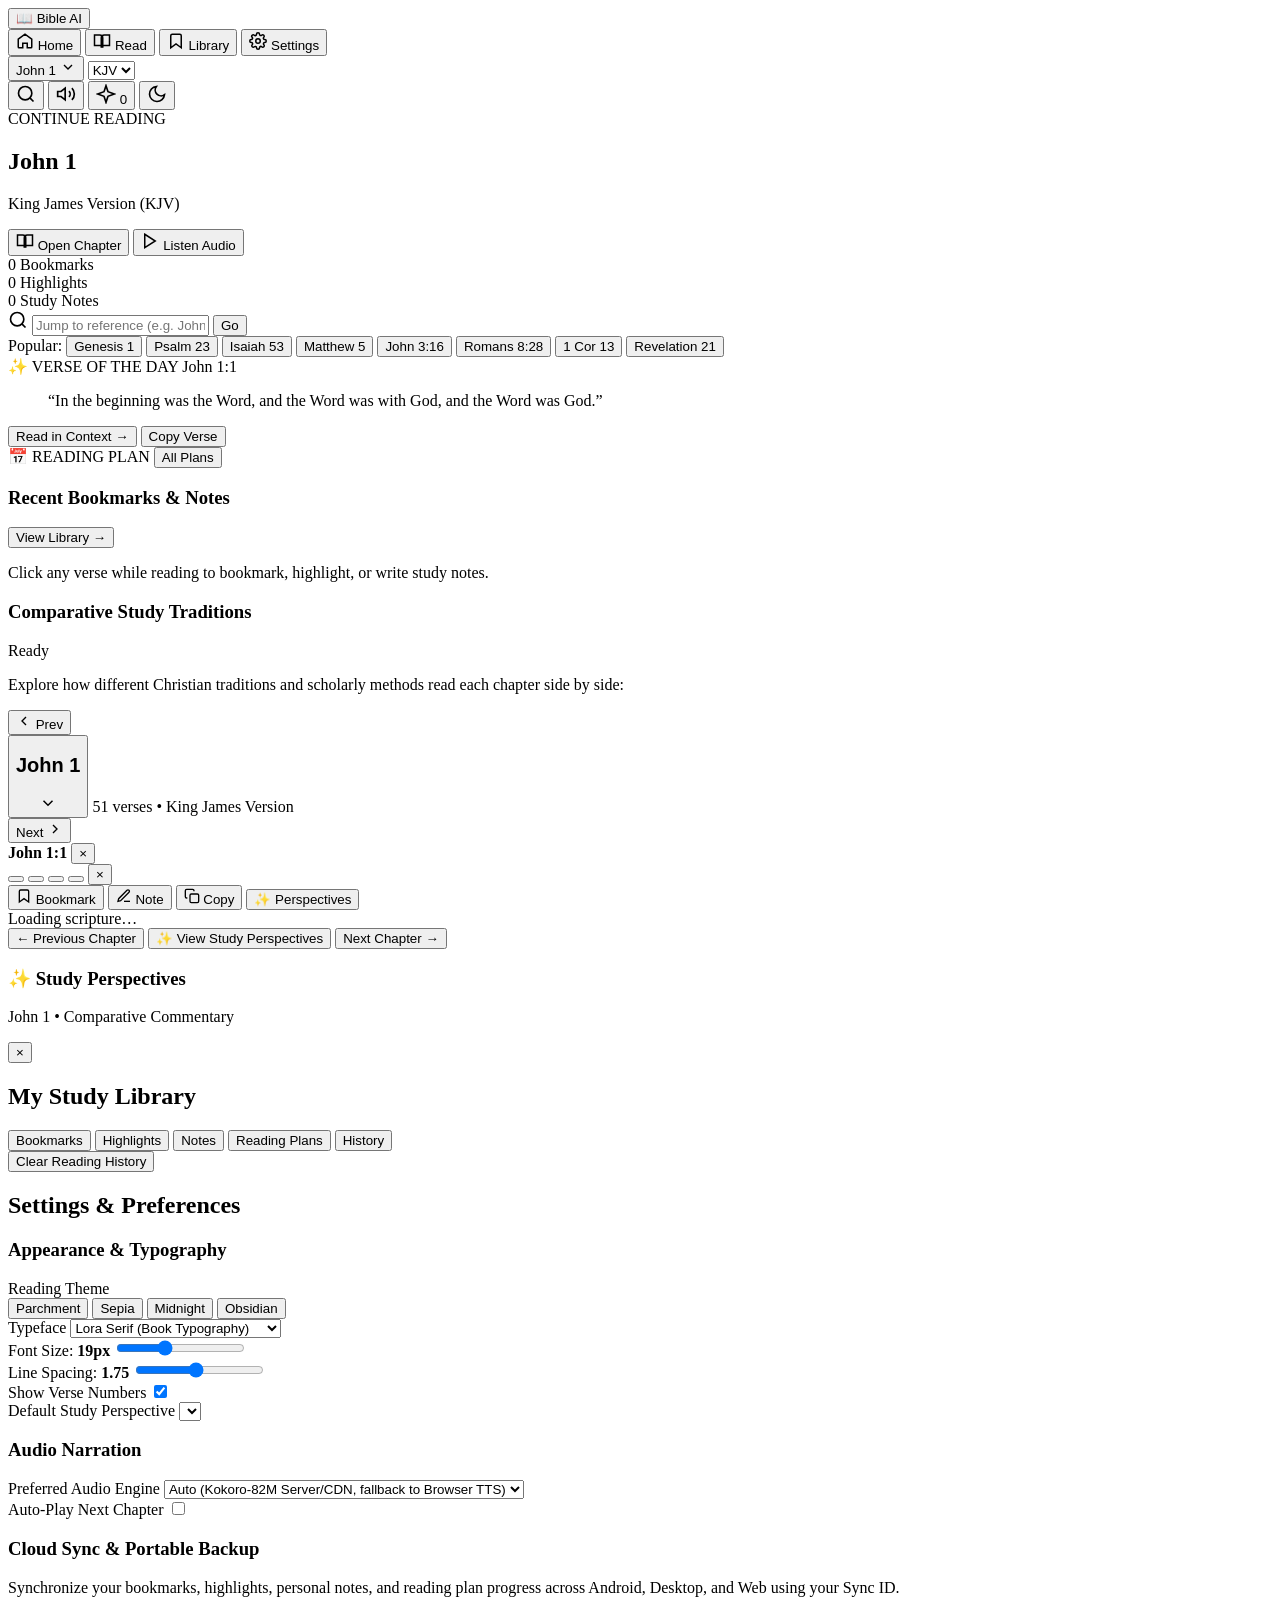
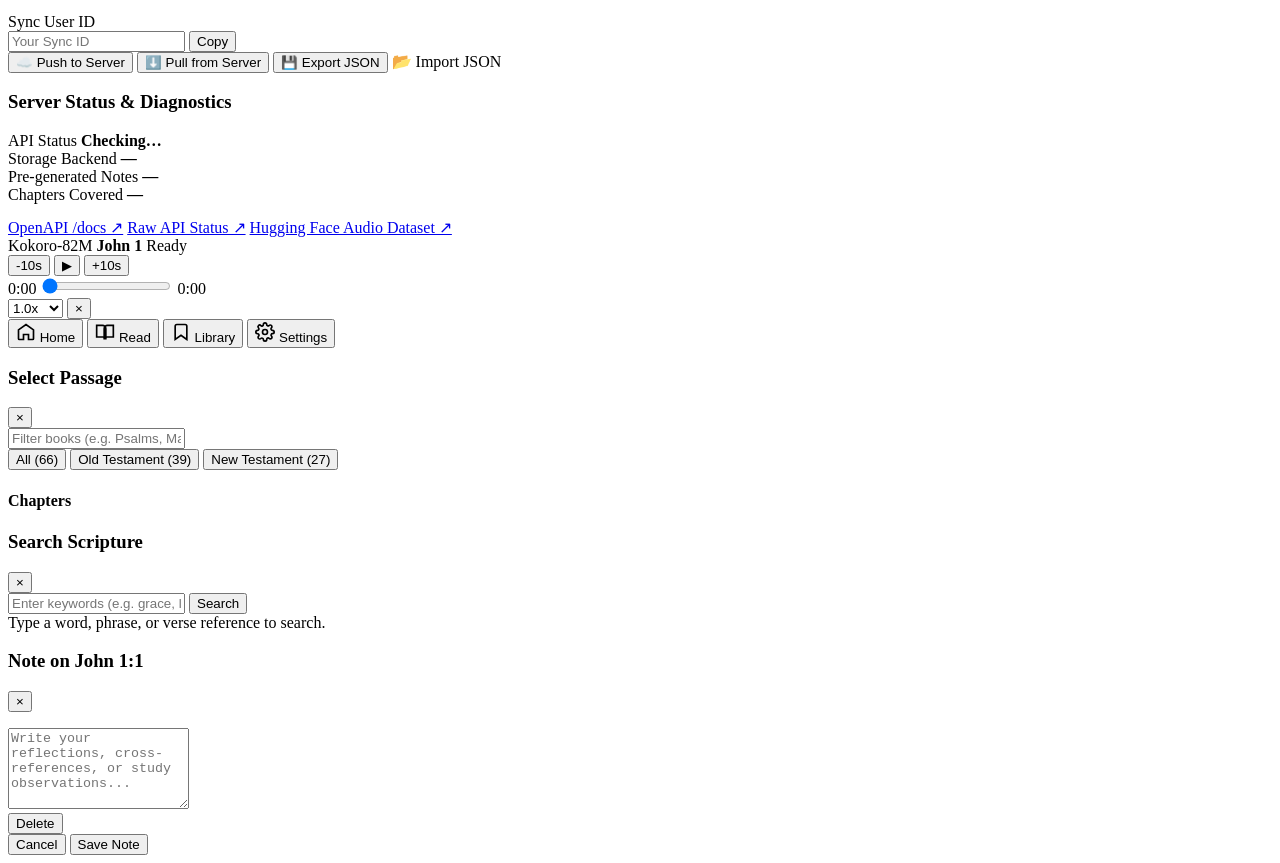
==== backend/static/index.html @ 5abb07a0 "added web app" ====
<!DOCTYPE html>
<html lang="en" data-theme="parchment">
<head>
  <meta charset="UTF-8" />
  <meta name="viewport" content="width=device-width, initial-scale=1.0, viewport-fit=cover" />
  <title>Bible AI — Scripture Reader, AI Study Perspectives &amp; Audio</title>
  <meta name="description" content="Offline-first Bible study web app with comparative theological perspectives, Kokoro-82M chapter audio narration, reading plans, notes, and sync." />
  <meta name="theme-color" content="#8C3B2E" />
  <link rel="manifest" href="/manifest.json" />
  <link rel="icon" type="image/png" href="/favicon.png" />
  <link rel="preconnect" href="https://fonts.googleapis.com" />
  <link rel="preconnect" href="https://fonts.gstatic.com" crossorigin />
  <link href="https://fonts.googleapis.com/css2?family=Lora:ital,wght@0,400;0,500;0,600;0,700;1,400&family=Inter:wght@400;500;600;700&display=swap" rel="stylesheet" />
  <link rel="stylesheet" href="/static/styles.css" />
</head>
<body>
  <div class="app-layout">
    <!-- Top Header -->
    <header class="top-header">
      <div class="header-left">
        <button class="brand-btn" id="brandHomeBtn" title="Bible AI Home">
          <span class="brand-icon">📖</span>
          <span class="brand-title">Bible AI</span>
        </button>

        <!-- Desktop Nav Links -->
        <nav class="desktop-nav" aria-label="Main Navigation">
          <button class="nav-pill active" data-tab="home">
            <svg viewBox="0 0 24 24" width="18" height="18" fill="none" stroke="currentColor" stroke-width="2"><path d="M3 9.5L12 3l9 6.5V20a1 1 0 0 1-1 1h-5v-6h-6v6H4a1 1 0 0 1-1-1V9.5z"/></svg>
            <span>Home</span>
          </button>
          <button class="nav-pill" data-tab="read">
            <svg viewBox="0 0 24 24" width="18" height="18" fill="none" stroke="currentColor" stroke-width="2"><path d="M2 4h7a4 4 0 0 1 4 4v13a3 3 0 0 0-3-3H2V4z"/><path d="M22 4h-7a4 4 0 0 0-4 4v13a3 3 0 0 1 3-3h8V4z"/></svg>
            <span>Read</span>
          </button>
          <button class="nav-pill" data-tab="library">
            <svg viewBox="0 0 24 24" width="18" height="18" fill="none" stroke="currentColor" stroke-width="2"><path d="M19 21l-7-5-7 5V5a2 2 0 0 1 2-2h10a2 2 0 0 1 2 2z"/></svg>
            <span>Library</span>
          </button>
          <button class="nav-pill" data-tab="settings">
            <svg viewBox="0 0 24 24" width="18" height="18" fill="none" stroke="currentColor" stroke-width="2"><circle cx="12" cy="12" r="3"/><path d="M19.4 15a1.65 1.65 0 0 0 .33 1.82l.06.06a2 2 0 1 1-2.83 2.83l-.06-.06a1.65 1.65 0 0 0-1.82-.33 1.65 1.65 0 0 0-1 1.51V21a2 2 0 1 1-4 0v-.09A1.65 1.65 0 0 0 9 19.4a1.65 1.65 0 0 0-1.82.33l-.06.06a2 2 0 1 1-2.83-2.83l.06-.06a1.65 1.65 0 0 0 .33-1.82 1.65 1.65 0 0 0-1.51-1H3a2 2 0 1 1 0-4h.09A1.65 1.65 0 0 0 4.6 9a1.65 1.65 0 0 0-.33-1.82l-.06-.06a2 2 0 1 1 2.83-2.83l.06.06a1.65 1.65 0 0 0 1.82.33H9a1.65 1.65 0 0 0 1-1.51V3a2 2 0 1 1 4 0v.09a1.65 1.65 0 0 0 1 1.51 1.65 1.65 0 0 0 1.82-.33l.06-.06a2 2 0 1 1 2.83 2.83l-.06.06a1.65 1.65 0 0 0-.33 1.82V9c.26.604.852.997 1.51 1H21a2 2 0 1 1 0 4h-.09a1.65 1.65 0 0 0-1.51 1z"/></svg>
            <span>Settings</span>
          </button>
        </nav>
      </div>

      <!-- Center Quick Selector -->
      <div class="header-center">
        <button class="ref-picker-btn" id="openBookPickerBtn" title="Select Book and Chapter">
          <span id="currentRefLabel">John 1</span>
          <svg viewBox="0 0 24 24" width="16" height="16" fill="none" stroke="currentColor" stroke-width="2"><polyline points="6 9 12 15 18 9"/></svg>
        </button>
        <select class="translation-select" id="headerTranslationSelect" aria-label="Bible Translation" title="Select Translation">
          <option value="en-kjv">KJV</option>
        </select>
      </div>

      <!-- Right Actions -->
      <div class="header-right">
        <button class="icon-btn" id="openSearchBtn" title="Search the Bible (Ctrl+K)">
          <svg viewBox="0 0 24 24" width="20" height="20" fill="none" stroke="currentColor" stroke-width="2"><circle cx="11" cy="11" r="8"/><line x1="21" y1="21" x2="16.65" y2="16.65"/></svg>
        </button>
        <button class="icon-btn" id="toggleAudioBarBtn" title="Audio Narration Player">
          <svg viewBox="0 0 24 24" width="20" height="20" fill="none" stroke="currentColor" stroke-width="2"><polygon points="11 5 6 9 2 9 2 15 6 15 11 19 11 5"/><path d="M15.54 8.46a5 5 0 0 1 0 7.07"/><path d="M19.07 4.93a10 10 0 0 1 0 14.14"/></svg>
        </button>
        <button class="icon-btn ai-toggle-btn" id="toggleAiDrawerBtn" title="Toggle AI Study Perspectives">
          <svg viewBox="0 0 24 24" width="20" height="20" fill="none" stroke="currentColor" stroke-width="2"><path d="M12 2l2.4 7.2L22 12l-7.6 2.8L12 22l-2.4-7.2L2 12l7.6-2.8L12 2z"/></svg>
          <span class="ai-badge" id="aiCountBadge">0</span>
        </button>
        <button class="icon-btn" id="quickThemeBtn" title="Cycle Theme (Parchment / Sepia / Midnight / Obsidian)">
          <svg viewBox="0 0 24 24" width="20" height="20" fill="none" stroke="currentColor" stroke-width="2"><path d="M21 12.79A9 9 0 1 1 11.21 3 7 7 0 0 0 21 12.79z"/></svg>
        </button>
      </div>
    </header>

    <!-- Main Content Views -->
    <main class="main-container">
      <!-- TAB 0: HOME DASHBOARD -->
      <section class="tab-view active" id="view-home">
        <div class="dashboard-container">
          <!-- Hero Continue Reading Card -->
          <div class="hero-card">
            <div class="hero-content">
              <span class="eyebrow">CONTINUE READING</span>
              <h1 class="hero-title" id="heroCurrentRef">John 1</h1>
              <p class="hero-subtitle" id="heroTranslationName">King James Version (KJV)</p>
              <div class="hero-actions">
                <button class="btn-primary" id="heroReadBtn">
                  <svg viewBox="0 0 24 24" width="18" height="18" fill="none" stroke="currentColor" stroke-width="2"><path d="M2 4h7a4 4 0 0 1 4 4v13a3 3 0 0 0-3-3H2V4z"/><path d="M22 4h-7a4 4 0 0 0-4 4v13a3 3 0 0 1 3-3h8V4z"/></svg>
                  <span>Open Chapter</span>
                </button>
                <button class="btn-secondary" id="heroListenBtn">
                  <svg viewBox="0 0 24 24" width="18" height="18" fill="none" stroke="currentColor" stroke-width="2"><polygon points="5 3 19 12 5 21 5 3"/></svg>
                  <span>Listen Audio</span>
                </button>
              </div>
            </div>
            <div class="hero-stats">
              <div class="stat-pill">
                <span class="stat-val" id="statBookmarks">0</span>
                <span class="stat-lbl">Bookmarks</span>
              </div>
              <div class="stat-pill">
                <span class="stat-val" id="statHighlights">0</span>
                <span class="stat-lbl">Highlights</span>
              </div>
              <div class="stat-pill">
                <span class="stat-val" id="statNotes">0</span>
                <span class="stat-lbl">Study Notes</span>
              </div>
            </div>
          </div>

          <!-- Quick Jump & Search Bar -->
          <div class="quick-jump-card card">
            <form id="quickJumpForm" class="quick-jump-form">
              <svg viewBox="0 0 24 24" width="20" height="20" fill="none" stroke="currentColor" stroke-width="2"><circle cx="11" cy="11" r="8"/><line x1="21" y1="21" x2="16.65" y2="16.65"/></svg>
              <input type="text" id="quickJumpInput" placeholder="Jump to reference (e.g. John 3:16, Ps 23, Rom 8) or search words..." autocomplete="off" />
              <button type="submit" class="btn-accent">Go</button>
            </form>
            <div class="quick-chips">
              <span class="chip-label">Popular:</span>
              <button type="button" class="chip" data-jump="gen:1:1">Genesis 1</button>
              <button type="button" class="chip" data-jump="psa:23:1">Psalm 23</button>
              <button type="button" class="chip" data-jump="isa:53:1">Isaiah 53</button>
              <button type="button" class="chip" data-jump="mat:5:1">Matthew 5</button>
              <button type="button" class="chip" data-jump="jhn:3:16">John 3:16</button>
              <button type="button" class="chip" data-jump="rom:8:28">Romans 8:28</button>
              <button type="button" class="chip" data-jump="1co:13:4">1 Cor 13</button>
              <button type="button" class="chip" data-jump="rev:21:1">Revelation 21</button>
            </div>
          </div>

          <div class="dashboard-grid">
            <!-- Verse of the Day Card -->
            <div class="card votd-card">
              <div class="card-header">
                <span class="card-tag">✨ VERSE OF THE DAY</span>
                <span class="votd-ref" id="votdRef">John 1:1</span>
              </div>
              <blockquote class="votd-text" id="votdText">
                “In the beginning was the Word, and the Word was with God, and the Word was God.”
              </blockquote>
              <div class="card-footer">
                <button class="btn-text" id="votdReadContextBtn">Read in Context →</button>
                <button class="btn-text" id="votdCopyBtn">Copy Verse</button>
              </div>
            </div>

            <!-- Active Reading Plan Card -->
            <div class="card plan-summary-card">
              <div class="card-header">
                <span class="card-tag">📅 READING PLAN</span>
                <button class="btn-text" id="homeManagePlansBtn">All Plans</button>
              </div>
              <div id="homePlanContainer">
                <!-- Populated dynamically by app.js -->
              </div>
            </div>
          </div>

          <!-- Recent Study Activity & Perspectives Info -->
          <div class="dashboard-grid">
            <div class="card">
              <div class="card-header">
                <h3 class="card-title">Recent Bookmarks &amp; Notes</h3>
                <button class="btn-text" data-goto-tab="library">View Library →</button>
              </div>
              <div id="homeRecentSaved" class="recent-list">
                <p class="muted-text">Click any verse while reading to bookmark, highlight, or write study notes.</p>
              </div>
            </div>

            <div class="card">
              <div class="card-header">
                <h3 class="card-title">Comparative Study Traditions</h3>
                <span class="badge-pill" id="homeCoverageBadge">Ready</span>
              </div>
              <p class="card-desc">Explore how different Christian traditions and scholarly methods read each chapter side by side:</p>
              <div class="perspective-preview-grid" id="homePerspectivePills">
                <!-- Populated dynamically -->
              </div>
            </div>
          </div>
        </div>
      </section>

      <!-- TAB 1: SCRIPTURE READER + AI STUDY PANEL -->
      <section class="tab-view" id="view-read">
        <div class="reader-split-layout" id="readerSplitLayout">
          <!-- Left / Main Scripture Column -->
          <div class="scripture-column">
            <div class="chapter-nav-bar">
              <button class="btn-outline nav-chap-btn" id="prevChapterBtn" title="Previous Chapter">
                <svg viewBox="0 0 24 24" width="16" height="16" fill="none" stroke="currentColor" stroke-width="2"><polyline points="15 18 9 12 15 6"/></svg>
                <span id="prevChapterLabel">Prev</span>
              </button>

              <div class="chapter-heading-group">
                <button class="chapter-title-btn" id="readerTitlePickerBtn">
                  <h2 id="readerBookChapterTitle">John 1</h2>
                  <svg viewBox="0 0 24 24" width="18" height="18" fill="none" stroke="currentColor" stroke-width="2"><polyline points="6 9 12 15 18 9"/></svg>
                </button>
                <span class="chapter-meta-sub" id="readerChapterMeta">51 verses • King James Version</span>
              </div>

              <button class="btn-outline nav-chap-btn" id="nextChapterBtn" title="Next Chapter">
                <span id="nextChapterLabel">Next</span>
                <svg viewBox="0 0 24 24" width="16" height="16" fill="none" stroke="currentColor" stroke-width="2"><polyline points="9 18 15 12 9 6"/></svg>
              </button>
            </div>

            <!-- Selected Verse Action Bar (sticky when a verse is clicked) -->
            <div class="verse-action-toolbar hidden" id="verseActionToolbar">
              <div class="vat-left">
                <strong id="selectedVerseLabel">John 1:1</strong>
                <button class="vat-close" id="closeVerseToolbarBtn" title="Deselect verse">&times;</button>
              </div>
              <div class="vat-actions">
                <div class="highlight-swatches" title="Highlight Verse">
                  <button class="swatch swatch-gold" data-hl="gold" title="Gold Highlight"></button>
                  <button class="swatch swatch-green" data-hl="green" title="Green Highlight"></button>
                  <button class="swatch swatch-blue" data-hl="blue" title="Blue Highlight"></button>
                  <button class="swatch swatch-pink" data-hl="pink" title="Pink Highlight"></button>
                  <button class="swatch swatch-clear" data-hl="none" title="Clear Highlight">&times;</button>
                </div>
                <button class="vat-btn" id="vatBookmarkBtn" title="Bookmark Verse">
                  <svg viewBox="0 0 24 24" width="16" height="16" fill="none" stroke="currentColor" stroke-width="2"><path d="M19 21l-7-5-7 5V5a2 2 0 0 1 2-2h10a2 2 0 0 1 2 2z"/></svg>
                  <span id="vatBookmarkText">Bookmark</span>
                </button>
                <button class="vat-btn" id="vatNoteBtn" title="Add or Edit Note">
                  <svg viewBox="0 0 24 24" width="16" height="16" fill="none" stroke="currentColor" stroke-width="2"><path d="M12 20h9"/><path d="M16.5 3.5a2.121 2.121 0 0 1 3 3L7 19l-4 1 1-4L16.5 3.5z"/></svg>
                  <span>Note</span>
                </button>
                <button class="vat-btn" id="vatCopyBtn" title="Copy Verse">
                  <svg viewBox="0 0 24 24" width="16" height="16" fill="none" stroke="currentColor" stroke-width="2"><rect x="9" y="9" width="13" height="13" rx="2" ry="2"/><path d="M5 15H4a2 2 0 0 1-2-2V4a2 2 0 0 1 2-2h9a2 2 0 0 1 2 2v1"/></svg>
                  <span>Copy</span>
                </button>
                <button class="vat-btn vat-btn-ai" id="vatStudyAiBtn" title="Open AI Perspectives for this passage">
                  <span>✨ Perspectives</span>
                </button>
              </div>
            </div>

            <!-- Verses Container -->
            <article class="verses-paper" id="versesContainer" aria-live="polite">
              <div class="loading-spinner">Loading scripture…</div>
            </article>

            <!-- Bottom Chapter Navigation -->
            <div class="chapter-bottom-nav">
              <button class="btn-outline" id="bottomPrevChapterBtn">← Previous Chapter</button>
              <button class="btn-primary" id="bottomOpenAiBtn">✨ View Study Perspectives</button>
              <button class="btn-outline" id="bottomNextChapterBtn">Next Chapter →</button>
            </div>
          </div>

          <!-- Right / Collapsible AI Study Perspectives Panel -->
          <aside class="ai-perspectives-panel" id="aiPerspectivesPanel" aria-label="AI Study Perspectives">
            <div class="ai-panel-header">
              <div>
                <h3 class="ai-panel-title">✨ Study Perspectives</h3>
                <p class="ai-panel-sub" id="aiPanelScopeLabel">John 1 • Comparative Commentary</p>
              </div>
              <button class="icon-btn" id="closeAiPanelBtn" title="Close Study Panel">&times;</button>
            </div>

            <!-- Tradition Selector Tabs -->
            <div class="perspective-tabs" id="perspectiveTabsBar">
              <!-- Populated dynamically -->
            </div>

            <!-- Active Perspective Description Banner -->
            <div class="perspective-desc-banner" id="perspectiveDescBanner">
              <!-- Populated dynamically -->
            </div>

            <!-- Study Content Body -->
            <div class="ai-notes-list" id="aiNotesList">
              <!-- Populated dynamically -->
            </div>
          </aside>
        </div>
      </section>

      <!-- TAB 2: LIBRARY (Bookmarks, Highlights, Notes, Plans, History) -->
      <section class="tab-view" id="view-library">
        <div class="library-container">
          <div class="library-header">
            <h2>My Study Library</h2>
            <div class="library-subtabs">
              <button class="subtab-btn active" data-libtab="bookmarks">Bookmarks</button>
              <button class="subtab-btn" data-libtab="highlights">Highlights</button>
              <button class="subtab-btn" data-libtab="notes">Notes</button>
              <button class="subtab-btn" data-libtab="plans">Reading Plans</button>
              <button class="subtab-btn" data-libtab="history">History</button>
            </div>
          </div>

          <div class="library-panel active" id="lib-bookmarks">
            <div id="bookmarksListContainer" class="saved-items-grid"></div>
          </div>

          <div class="library-panel" id="lib-highlights">
            <div id="highlightsListContainer" class="saved-items-grid"></div>
          </div>

          <div class="library-panel" id="lib-notes">
            <div id="notesListContainer" class="saved-items-grid"></div>
          </div>

          <div class="library-panel" id="lib-plans">
            <div id="plansListContainer" class="plans-container"></div>
          </div>

          <div class="library-panel" id="lib-history">
            <div class="library-actions-row">
              <button class="btn-outline btn-sm" id="clearHistoryBtn">Clear Reading History</button>
            </div>
            <div id="historyListContainer" class="saved-items-grid"></div>
          </div>
        </div>
      </section>

      <!-- TAB 3: SETTINGS & SYNC -->
      <section class="tab-view" id="view-settings">
        <div class="settings-container">
          <h2>Settings &amp; Preferences</h2>

          <!-- Appearance Card -->
          <div class="card settings-card">
            <h3>Appearance &amp; Typography</h3>
            <div class="setting-row">
              <label>Reading Theme</label>
              <div class="theme-selector-grid">
                <button class="theme-option-btn active" data-set-theme="parchment">
                  <span class="theme-dot dot-parchment"></span> Parchment
                </button>
                <button class="theme-option-btn" data-set-theme="sepia">
                  <span class="theme-dot dot-sepia"></span> Sepia
                </button>
                <button class="theme-option-btn" data-set-theme="midnight">
                  <span class="theme-dot dot-midnight"></span> Midnight
                </button>
                <button class="theme-option-btn" data-set-theme="obsidian">
                  <span class="theme-dot dot-obsidian"></span> Obsidian
                </button>
              </div>
            </div>

            <div class="setting-row">
              <label for="fontFamilySelect">Typeface</label>
              <select id="fontFamilySelect" class="input-select">
                <option value="serif">Lora Serif (Book Typography)</option>
                <option value="sans">Inter Sans-Serif (Clean Modern)</option>
              </select>
            </div>

            <div class="setting-row">
              <label for="fontSizeRange">Font Size: <strong id="fontSizeVal">19px</strong></label>
              <input type="range" id="fontSizeRange" min="14" max="28" step="1" value="19" />
            </div>

            <div class="setting-row">
              <label for="lineHeightRange">Line Spacing: <strong id="lineHeightVal">1.75</strong></label>
              <input type="range" id="lineHeightRange" min="1.35" max="2.2" step="0.05" value="1.75" />
            </div>

            <div class="setting-row">
              <label for="showVerseNumsToggle">Show Verse Numbers</label>
              <input type="checkbox" id="showVerseNumsToggle" checked />
            </div>

            <div class="setting-row">
              <label for="defaultPerspectiveSelect">Default Study Perspective</label>
              <select id="defaultPerspectiveSelect" class="input-select">
                <!-- Populated dynamically -->
              </select>
            </div>
          </div>

          <!-- Audio Narration Settings -->
          <div class="card settings-card">
            <h3>Audio Narration</h3>
            <div class="setting-row">
              <label for="narrationSourceSelect">Preferred Audio Engine</label>
              <select id="narrationSourceSelect" class="input-select">
                <option value="auto">Auto (Kokoro-82M Server/CDN, fallback to Browser TTS)</option>
                <option value="server">Recorded Kokoro-82M MP3 Only</option>
                <option value="device">Browser Text-to-Speech Only</option>
              </select>
            </div>

            <div class="setting-row">
              <label for="audioAutoNextToggle">Auto-Play Next Chapter</label>
              <input type="checkbox" id="audioAutoNextToggle" />
            </div>
          </div>

          <!-- Cloud Sync & Backup -->
          <div class="card settings-card">
            <h3>Cloud Sync &amp; Portable Backup</h3>
            <p class="card-desc">Synchronize your bookmarks, highlights, personal notes, and reading plan progress across Android, Desktop, and Web using your Sync ID.</p>
            <div class="setting-row">
              <label for="syncUserIdInput">Sync User ID</label>
              <div class="inline-input-group">
                <input type="text" id="syncUserIdInput" class="input-text" placeholder="Your Sync ID" />
                <button class="btn-outline btn-sm" id="copySyncIdBtn">Copy</button>
              </div>
            </div>
            <div class="setting-actions-bar">
              <button class="btn-primary" id="pushSyncBtn">☁️ Push to Server</button>
              <button class="btn-secondary" id="pullSyncBtn">⬇️ Pull from Server</button>
              <button class="btn-outline" id="exportJsonBtn">💾 Export JSON</button>
              <label class="btn-outline file-label">
                📂 Import JSON
                <input type="file" id="importJsonInput" accept=".json" hidden />
              </label>
            </div>
            <p class="sync-status-msg" id="syncStatusMsg"></p>
          </div>

          <!-- Server Status & Diagnostics -->
          <div class="card settings-card">
            <h3>Server Status &amp; Diagnostics</h3>
            <div class="status-grid" id="serverStatusGrid">
              <div class="status-item">
                <span class="status-label">API Status</span>
                <strong id="diagStatus">Checking…</strong>
              </div>
              <div class="status-item">
                <span class="status-label">Storage Backend</span>
                <strong id="diagStorage">—</strong>
              </div>
              <div class="status-item">
                <span class="status-label">Pre-generated Notes</span>
                <strong id="diagInterpretations">—</strong>
              </div>
              <div class="status-item">
                <span class="status-label">Chapters Covered</span>
                <strong id="diagChapters">—</strong>
              </div>
            </div>
            <div class="setting-actions-bar" style="margin-top: 14px;">
              <a href="/docs" target="_blank" rel="noopener" class="btn-outline btn-sm">OpenAPI /docs ↗</a>
              <a href="/api/status" target="_blank" rel="noopener" class="btn-outline btn-sm">Raw API Status ↗</a>
              <a href="https://huggingface.co/datasets/Tomopas/bibleai-audio" target="_blank" rel="noopener" class="btn-outline btn-sm">Hugging Face Audio Dataset ↗</a>
            </div>
          </div>
        </div>
      </section>
    </main>

    <!-- Persistent Audio Player Dock -->
    <div class="audio-player-dock hidden" id="audioPlayerDock" role="region" aria-label="Audio Narration Player">
      <div class="audio-dock-inner">
        <div class="audio-info">
          <span class="audio-badge" id="audioSourceBadge">Kokoro-82M</span>
          <strong class="audio-title" id="audioNowPlayingTitle">John 1</strong>
          <span class="audio-status" id="audioStatusText">Ready</span>
        </div>

        <div class="audio-controls">
          <button class="icon-btn" id="audioSkipBackBtn" title="Rewind 10 seconds">-10s</button>
          <button class="btn-play-main" id="audioPlayPauseBtn" title="Play / Pause">
            <span id="audioPlayIcon">▶</span>
          </button>
          <button class="icon-btn" id="audioSkipFwdBtn" title="Forward 10 seconds">+10s</button>
        </div>

        <div class="audio-scrubber">
          <span class="time-lbl" id="audioCurrentTime">0:00</span>
          <input type="range" id="audioSeekRange" min="0" max="100" value="0" step="0.1" aria-label="Seek Audio" />
          <span class="time-lbl" id="audioDurationTime">0:00</span>
        </div>

        <div class="audio-extra">
          <select id="audioSpeedSelect" class="speed-select" title="Playback Speed">
            <option value="0.75">0.75x</option>
            <option value="1" selected>1.0x</option>
            <option value="1.25">1.25x</option>
            <option value="1.5">1.5x</option>
            <option value="2">2.0x</option>
          </select>
          <button class="icon-btn" id="audioCloseDockBtn" title="Stop and Close Player">&times;</button>
        </div>
      </div>
      <audio id="htmlAudioElement" preload="none"></audio>
    </div>

    <!-- Mobile Bottom Navigation -->
    <nav class="mobile-bottom-nav" aria-label="Mobile Navigation">
      <button class="mob-nav-btn active" data-tab="home">
        <svg viewBox="0 0 24 24" width="20" height="20" fill="none" stroke="currentColor" stroke-width="2"><path d="M3 9.5L12 3l9 6.5V20a1 1 0 0 1-1 1h-5v-6h-6v6H4a1 1 0 0 1-1-1V9.5z"/></svg>
        <span>Home</span>
      </button>
      <button class="mob-nav-btn" data-tab="read">
        <svg viewBox="0 0 24 24" width="20" height="20" fill="none" stroke="currentColor" stroke-width="2"><path d="M2 4h7a4 4 0 0 1 4 4v13a3 3 0 0 0-3-3H2V4z"/><path d="M22 4h-7a4 4 0 0 0-4 4v13a3 3 0 0 1 3-3h8V4z"/></svg>
        <span>Read</span>
      </button>
      <button class="mob-nav-btn" data-tab="library">
        <svg viewBox="0 0 24 24" width="20" height="20" fill="none" stroke="currentColor" stroke-width="2"><path d="M19 21l-7-5-7 5V5a2 2 0 0 1 2-2h10a2 2 0 0 1 2 2z"/></svg>
        <span>Library</span>
      </button>
      <button class="mob-nav-btn" data-tab="settings">
        <svg viewBox="0 0 24 24" width="20" height="20" fill="none" stroke="currentColor" stroke-width="2"><circle cx="12" cy="12" r="3"/><path d="M19.4 15a1.65 1.65 0 0 0 .33 1.82l.06.06a2 2 0 1 1-2.83 2.83l-.06-.06a1.65 1.65 0 0 0-1.82-.33 1.65 1.65 0 0 0-1 1.51V21a2 2 0 1 1-4 0v-.09A1.65 1.65 0 0 0 9 19.4a1.65 1.65 0 0 0-1.82.33l-.06.06a2 2 0 1 1-2.83-2.83l.06-.06a1.65 1.65 0 0 0 .33-1.82 1.65 1.65 0 0 0-1.51-1H3a2 2 0 1 1 0-4h.09A1.65 1.65 0 0 0 4.6 9a1.65 1.65 0 0 0-.33-1.82l-.06-.06a2 2 0 1 1 2.83-2.83l.06.06a1.65 1.65 0 0 0 1.82.33H9a1.65 1.65 0 0 0 1-1.51V3a2 2 0 1 1 4 0v.09a1.65 1.65 0 0 0 1 1.51 1.65 1.65 0 0 0 1.82-.33l.06-.06a2 2 0 1 1 2.83 2.83l-.06.06a1.65 1.65 0 0 0-.33 1.82V9c.26.604.852.997 1.51 1H21a2 2 0 1 1 0 4h-.09a1.65 1.65 0 0 0-1.51 1z"/></svg>
        <span>Settings</span>
      </button>
    </nav>
  </div>

  <!-- MODAL 1: BOOK & CHAPTER PICKER -->
  <div class="modal-backdrop hidden" id="bookPickerModal" role="dialog" aria-modal="true" aria-label="Select Book and Chapter">
    <div class="modal-card">
      <div class="modal-header">
        <h3>Select Passage</h3>
        <button class="icon-btn" id="closeBookPickerBtn">&times;</button>
      </div>
      <div class="modal-Controls">
        <input type="text" id="bookFilterInput" class="input-text" placeholder="Filter books (e.g. Psalms, Matthew, John)..." autocomplete="off" />
        <div class="testament-tabs">
          <button class="test-tab active" data-testament="all">All (66)</button>
          <button class="test-tab" data-testament="OT">Old Testament (39)</button>
          <button class="test-tab" data-testament="NT">New Testament (27)</button>
        </div>
      </div>
      <div class="picker-columns">
        <div class="books-list" id="modalBooksList"></div>
        <div class="chapters-grid-wrap">
          <h4 id="modalSelectedBookTitle">Chapters</h4>
          <div class="chapters-grid" id="modalChaptersGrid"></div>
        </div>
      </div>
    </div>
  </div>

  <!-- MODAL 2: BIBLE SEARCH -->
  <div class="modal-backdrop hidden" id="searchModal" role="dialog" aria-modal="true" aria-label="Search the Bible">
    <div class="modal-card">
      <div class="modal-header">
        <h3>Search Scripture</h3>
        <button class="icon-btn" id="closeSearchModalBtn">&times;</button>
      </div>
      <form id="modalSearchForm" class="search-bar-row">
        <input type="text" id="modalSearchInput" class="input-text" placeholder="Enter keywords (e.g. grace, light, love) or reference (John 3:16)..." autocomplete="off" />
        <button type="submit" class="btn-primary">Search</button>
      </form>
      <div class="search-meta-bar" id="searchMetaBar">Type a word, phrase, or verse reference to search.</div>
      <div class="search-results-list" id="searchResultsList"></div>
    </div>
  </div>

  <!-- MODAL 3: PERSONAL NOTE EDITOR -->
  <div class="modal-backdrop hidden" id="noteModal" role="dialog" aria-modal="true" aria-label="Study Note">
    <div class="modal-card modal-sm">
      <div class="modal-header">
        <h3 id="noteModalTitle">Note on John 1:1</h3>
        <button class="icon-btn" id="closeNoteModalBtn">&times;</button>
      </div>
      <p class="note-verse-preview" id="noteVersePreview"></p>
      <textarea id="noteBodyTextarea" class="note-textarea" rows="5" placeholder="Write your reflections, cross-references, or study observations..."></textarea>
      <div class="modal-footer">
        <button class="btn-outline" id="deleteNoteBtn">Delete</button>
        <div style="flex:1"></div>
        <button class="btn-outline" id="cancelNoteBtn">Cancel</button>
        <button class="btn-primary" id="saveNoteBtn">Save Note</button>
      </div>
    </div>
  </div>

  <!-- Toast Notification -->
  <div class="toast hidden" id="toastNotification"></div>

  <script src="/static/app.js"></script>
</body>
</html>
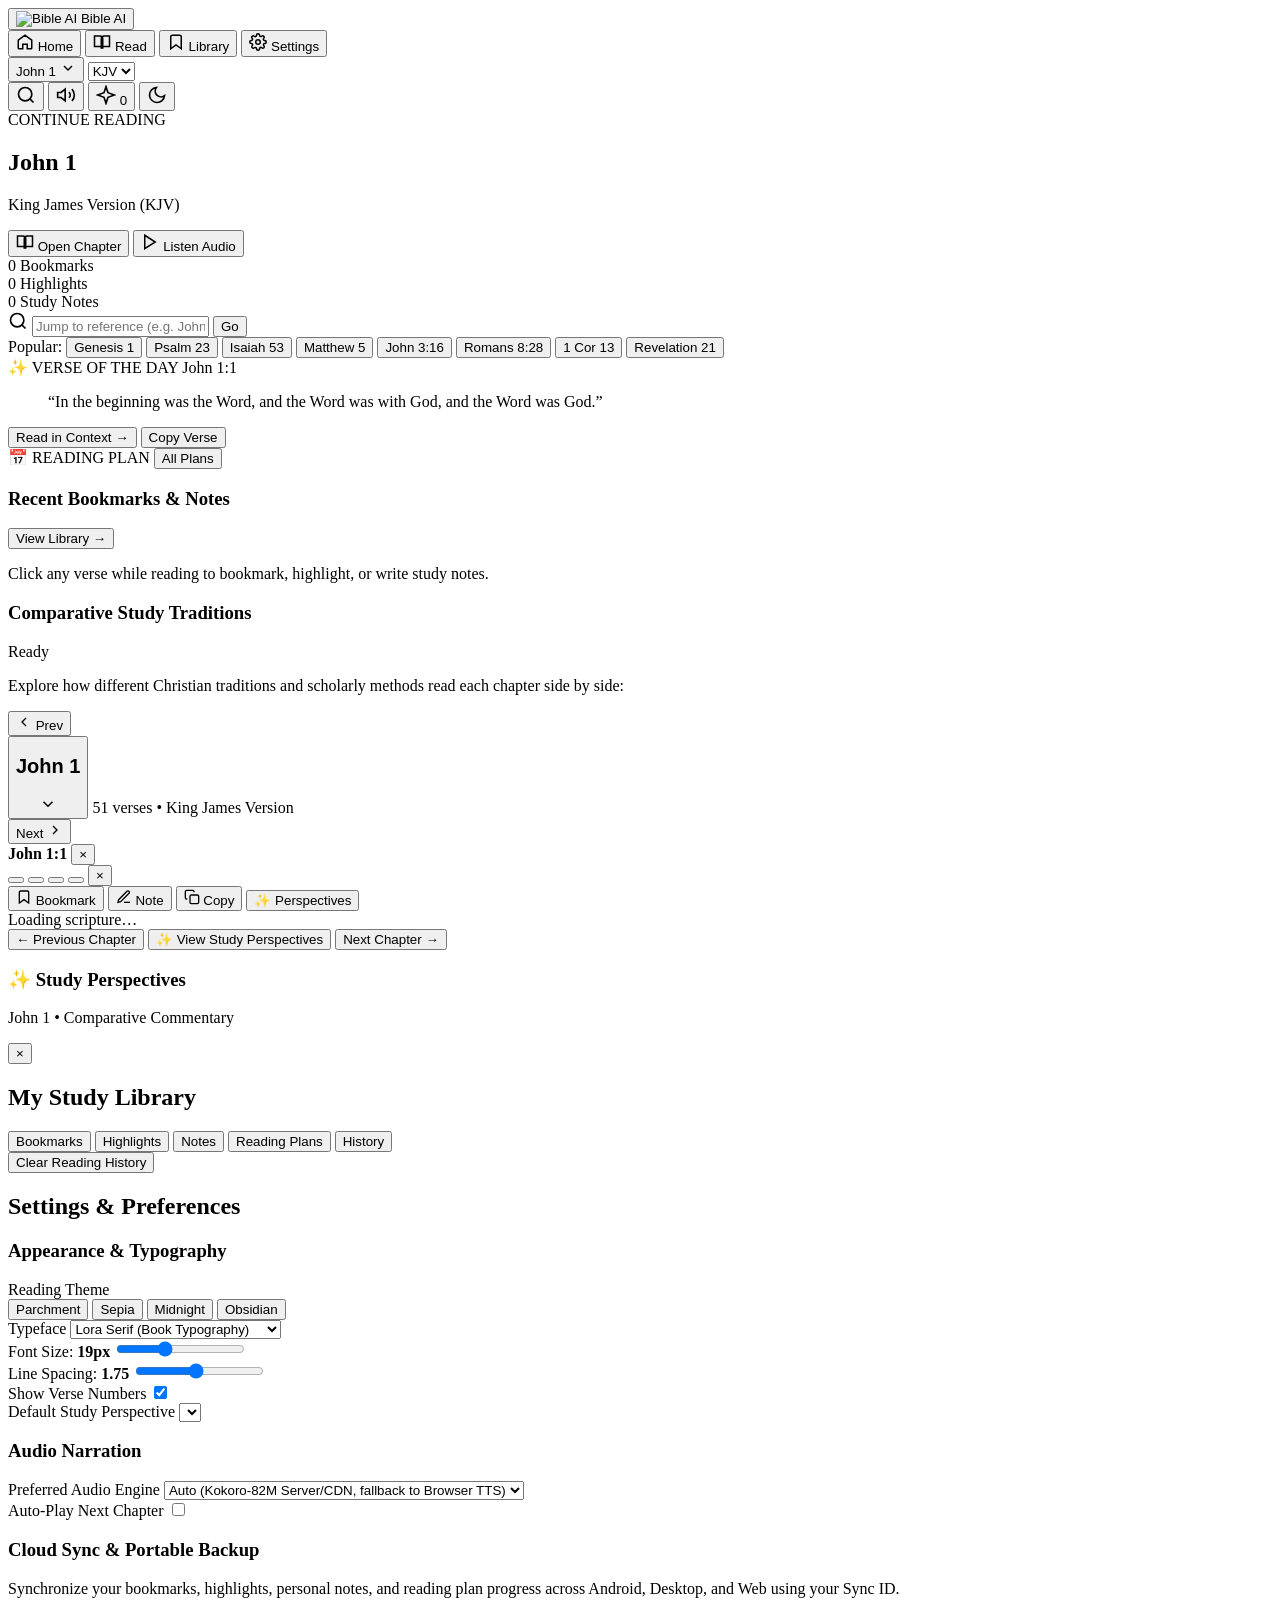
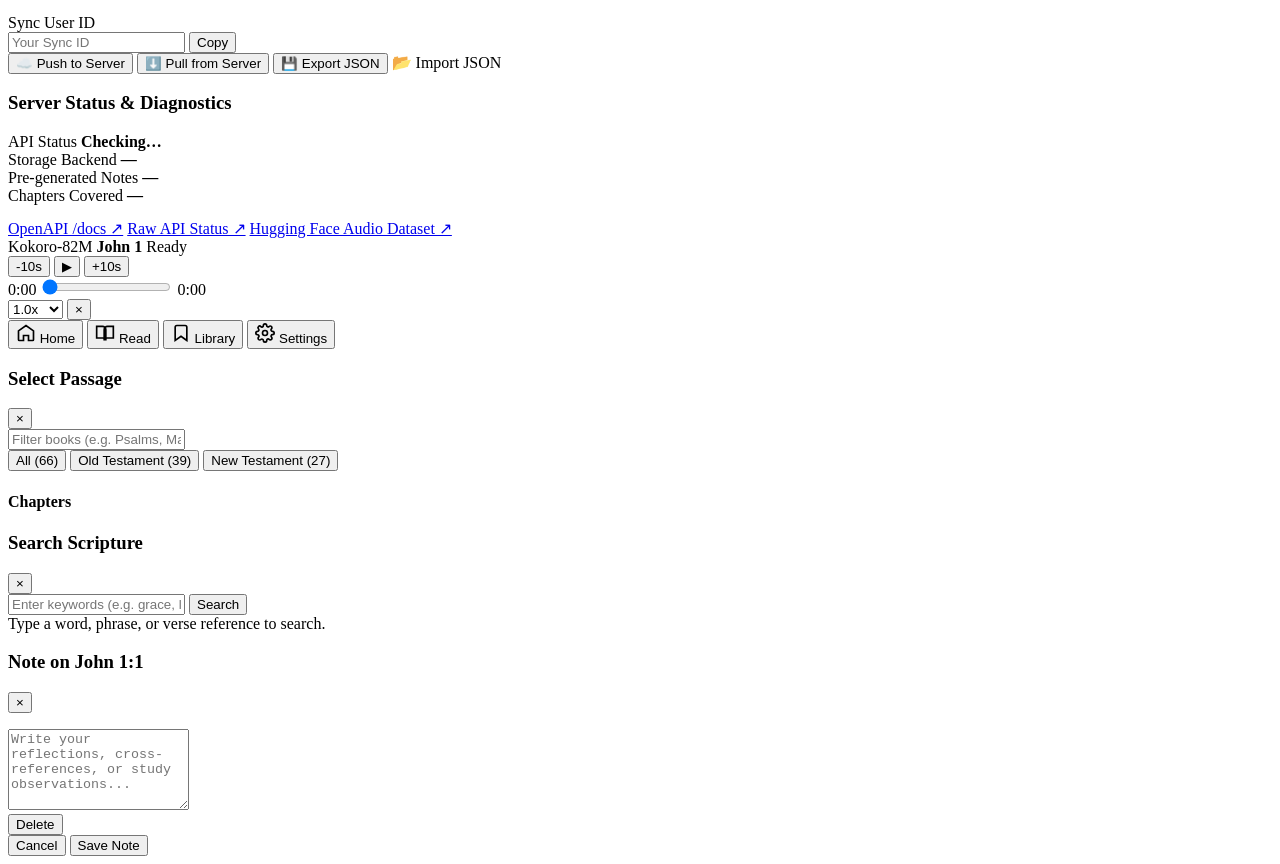
==== commit 97bd2ad9: "feat: add custom app icons across web, mobile, and desktop UI" ====
--- a/backend/static/index.html
+++ b/backend/static/index.html
@@ -7,7 +7,9 @@
   <meta name="description" content="Offline-first Bible study web app with comparative theological perspectives, Kokoro-82M chapter audio narration, reading plans, notes, and sync." />
   <meta name="theme-color" content="#8C3B2E" />
   <link rel="manifest" href="/manifest.json" />
+  <link rel="icon" type="image/svg+xml" href="/static/logo.svg" />
   <link rel="icon" type="image/png" href="/favicon.png" />
+  <link rel="apple-touch-icon" href="/static/icon-192.png" />
   <link rel="preconnect" href="https://fonts.googleapis.com" />
   <link rel="preconnect" href="https://fonts.gstatic.com" crossorigin />
   <link href="https://fonts.googleapis.com/css2?family=Lora:ital,wght@0,400;0,500;0,600;0,700;1,400&family=Inter:wght@400;500;600;700&display=swap" rel="stylesheet" />
@@ -19,7 +21,7 @@
     <header class="top-header">
       <div class="header-left">
         <button class="brand-btn" id="brandHomeBtn" title="Bible AI Home">
-          <span class="brand-icon">📖</span>
+          <img src="/static/logo.svg" alt="Bible AI" class="brand-logo-img" width="32" height="32" />
           <span class="brand-title">Bible AI</span>
         </button>
 
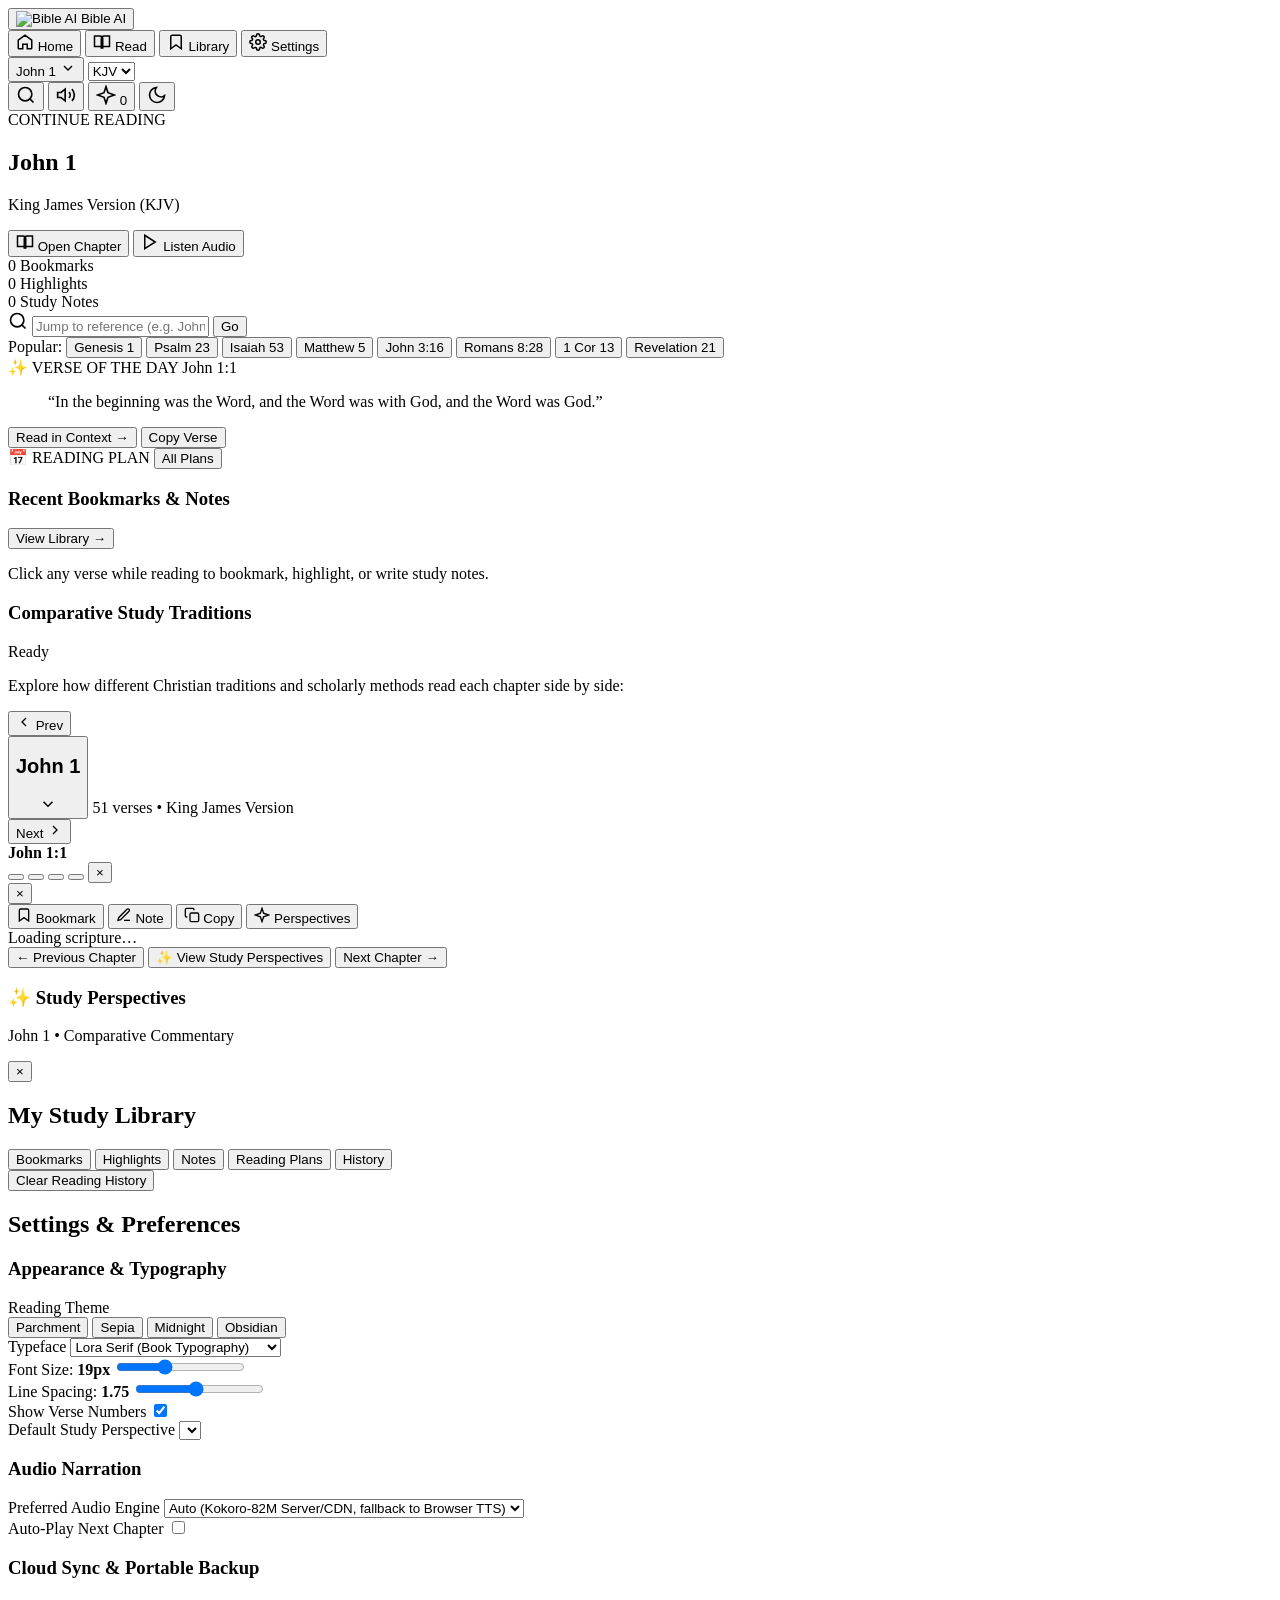
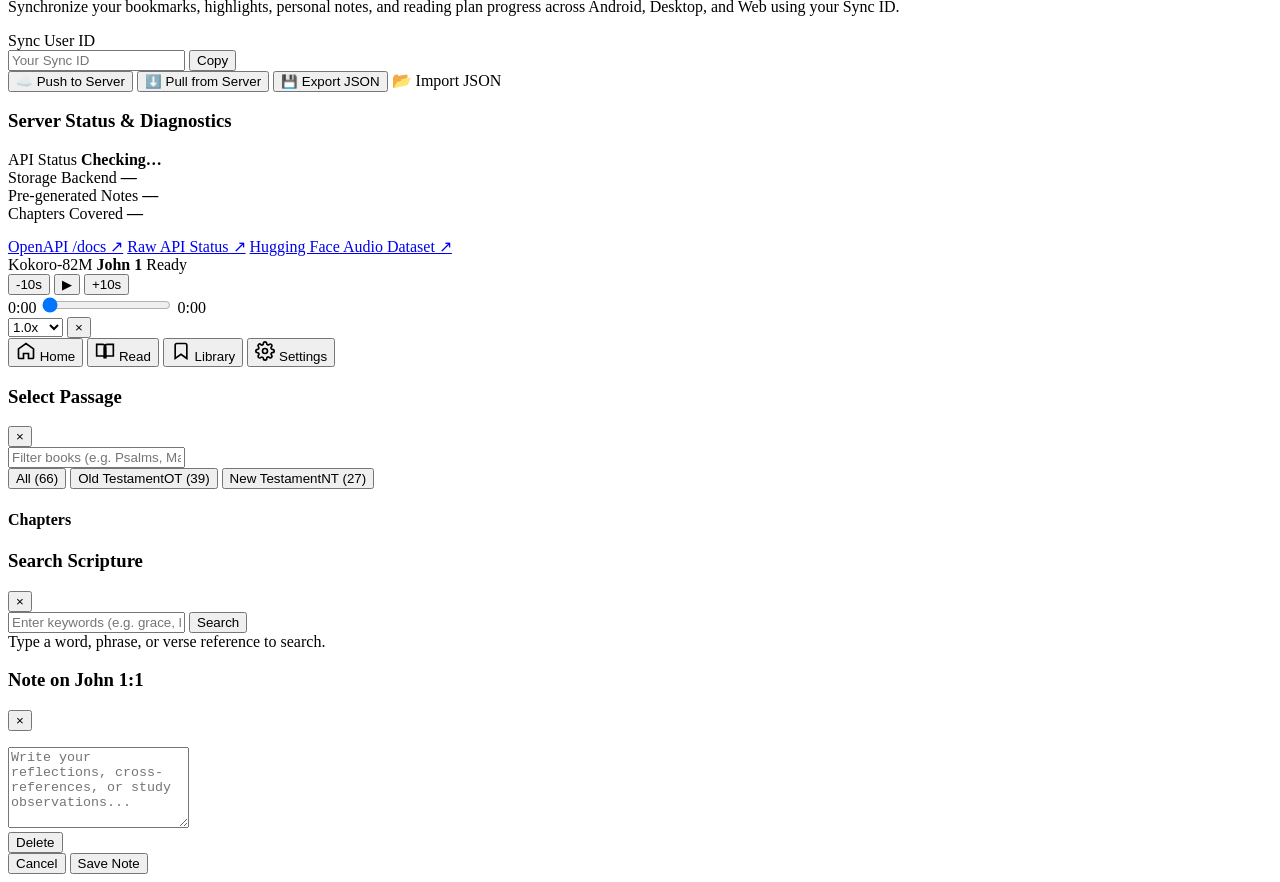
==== commit 13699fe9: "improved web design for mobile 2" ====
--- a/backend/static/index.html
+++ b/backend/static/index.html
@@ -6,6 +6,11 @@
   <title>Bible AI — Scripture Reader, AI Study Perspectives &amp; Audio</title>
   <meta name="description" content="Offline-first Bible study web app with comparative theological perspectives, Kokoro-82M chapter audio narration, reading plans, notes, and sync." />
   <meta name="theme-color" content="#8C3B2E" />
+  <meta name="apple-mobile-web-app-capable" content="yes" />
+  <meta name="apple-mobile-web-app-status-bar-style" content="default" />
+  <meta name="apple-mobile-web-app-title" content="Bible AI" />
+  <meta name="mobile-web-app-capable" content="yes" />
+  <meta name="format-detection" content="telephone=no" />
   <link rel="manifest" href="/manifest.json" />
   <link rel="icon" type="image/svg+xml" href="/static/logo.svg" />
   <link rel="icon" type="image/png" href="/favicon.png" />
@@ -214,11 +219,8 @@
 
             <!-- Selected Verse Action Bar (sticky when a verse is clicked) -->
             <div class="verse-action-toolbar hidden" id="verseActionToolbar">
-              <div class="vat-left">
+              <div class="vat-top-row">
                 <strong id="selectedVerseLabel">John 1:1</strong>
-                <button class="vat-close" id="closeVerseToolbarBtn" title="Deselect verse">&times;</button>
-              </div>
-              <div class="vat-actions">
                 <div class="highlight-swatches" title="Highlight Verse">
                   <button class="swatch swatch-gold" data-hl="gold" title="Gold Highlight"></button>
                   <button class="swatch swatch-green" data-hl="green" title="Green Highlight"></button>
@@ -226,6 +228,9 @@
                   <button class="swatch swatch-pink" data-hl="pink" title="Pink Highlight"></button>
                   <button class="swatch swatch-clear" data-hl="none" title="Clear Highlight">&times;</button>
                 </div>
+                <button class="vat-close" id="closeVerseToolbarBtn" title="Deselect verse">&times;</button>
+              </div>
+              <div class="vat-actions">
                 <button class="vat-btn" id="vatBookmarkBtn" title="Bookmark Verse">
                   <svg viewBox="0 0 24 24" width="16" height="16" fill="none" stroke="currentColor" stroke-width="2"><path d="M19 21l-7-5-7 5V5a2 2 0 0 1 2-2h10a2 2 0 0 1 2 2z"/></svg>
                   <span id="vatBookmarkText">Bookmark</span>
@@ -239,7 +244,8 @@
                   <span>Copy</span>
                 </button>
                 <button class="vat-btn vat-btn-ai" id="vatStudyAiBtn" title="Open AI Perspectives for this passage">
-                  <span>✨ Perspectives</span>
+                  <svg viewBox="0 0 24 24" width="16" height="16" fill="none" stroke="currentColor" stroke-width="2"><path d="M12 2l2.4 7.2L22 12l-7.6 2.8L12 22l-2.4-7.2L2 12l7.6-2.8L12 2z"/></svg>
+                  <span>Perspectives</span>
                 </button>
               </div>
             </div>
@@ -522,8 +528,8 @@
         <input type="text" id="bookFilterInput" class="input-text" placeholder="Filter books (e.g. Psalms, Matthew, John)..." autocomplete="off" />
         <div class="testament-tabs">
           <button class="test-tab active" data-testament="all">All (66)</button>
-          <button class="test-tab" data-testament="OT">Old Testament (39)</button>
-          <button class="test-tab" data-testament="NT">New Testament (27)</button>
+          <button class="test-tab" data-testament="OT"><span class="desktop-only">Old Testament</span><span class="mobile-only">OT</span> (39)</button>
+          <button class="test-tab" data-testament="NT"><span class="desktop-only">New Testament</span><span class="mobile-only">NT</span> (27)</button>
         </div>
       </div>
       <div class="picker-columns">
